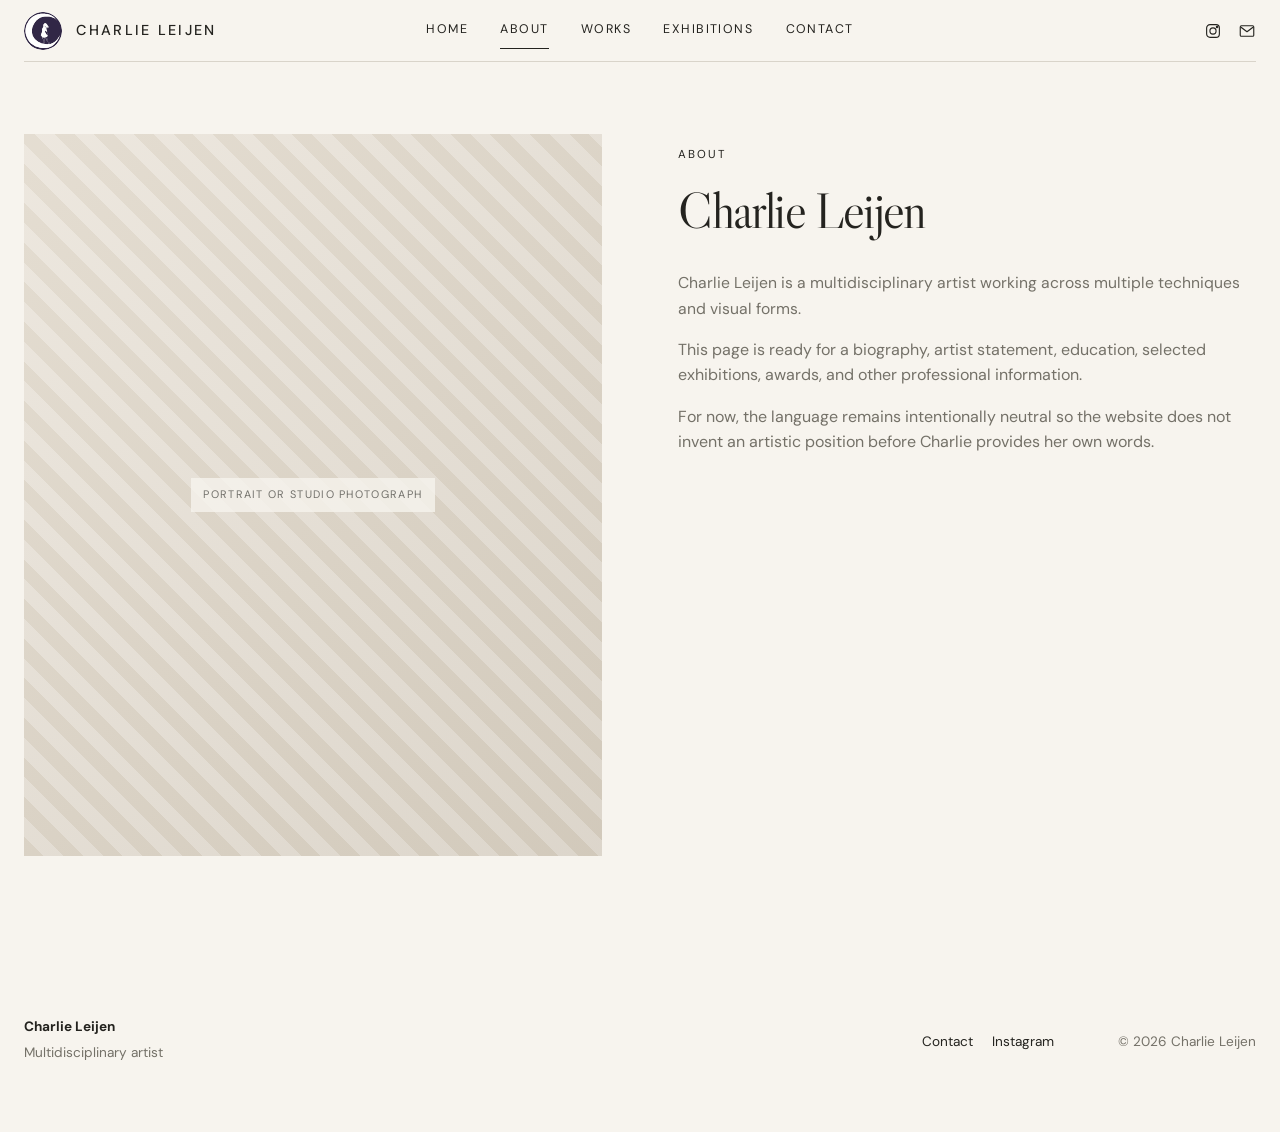
==== about.html @ 4138a5f3 "Add files via upload" ====
<!doctype html>
<html lang="en">
<head>
  <meta charset="utf-8">
  <meta name="viewport" content="width=device-width, initial-scale=1">
  <title>About — Charlie Leijen</title>
  <meta name="description" content="Biography and artist statement for Charlie Leijen.">
  <link rel="stylesheet" href="styles.css">
</head>
<body>
  <header class="site-header">
    <a class="brand" href="index.html"><img class="brand-logo" src="assets/logo.svg" alt=""><span>Charlie Leijen</span></a>
    <button class="menu-toggle" aria-label="Open menu" aria-expanded="false">Menu</button>
    <nav class="nav" aria-label="Primary navigation">
      <a href="index.html">Home</a>
      <a class="active" href="about.html">About</a>
      <a href="works.html">Works</a>
      <a href="exhibitions.html">Exhibitions</a>
      <a href="contact.html">Contact</a>
    </nav>
    <div class="header-socials" aria-label="Social links">
      <a href="#" aria-label="Instagram">
        <svg viewBox="0 0 24 24" aria-hidden="true">
  <rect x="3.5" y="3.5" width="17" height="17" rx="4.5"></rect>
  <circle cx="12" cy="12" r="4.1"></circle>
  <circle cx="17.4" cy="6.7" r="1"></circle>
</svg>
      </a>
      <a href="mailto:hello@example.com" aria-label="Email">
        <svg viewBox="0 0 24 24" aria-hidden="true">
  <rect x="3" y="5" width="18" height="14" rx="1.5"></rect>
  <path d="M4 7l8 6 8-6"></path>
</svg>
      </a>
    </div>
  </header>
  <main class="page">
    <section class="split-page">
      <div class="placeholder studio-photo tall"><span>Portrait or studio photograph</span></div>
      <div>
        <p class="eyebrow">About</p>
        <h1>Charlie Leijen</h1>
        <p class="lead">Charlie Leijen is a multidisciplinary artist working across multiple techniques and visual forms.</p>
        <p>This page is ready for a biography, artist statement, education, selected exhibitions, awards, and other professional information.</p>
        <p>For now, the language remains intentionally neutral so the website does not invent an artistic position before Charlie provides her own words.</p>
      </div>
    </section>
  </main>
  <footer class="site-footer"><div><strong>Charlie Leijen</strong><p>Multidisciplinary artist</p></div><div class="footer-links"><a href="contact.html">Contact</a><a href="#">Instagram</a></div><p>© <span id="year"></span> Charlie Leijen</p></footer>
  <script src="script.js"></script>
</body>
</html>
---- styles.css ----
@import url('https://fonts.googleapis.com/css2?family=DM+Sans:wght@400;500&family=Libre+Caslon+Display&display=swap');

:root {
  --paper: #f7f4ee;
  --ink: #24231f;
  --muted: #747168;
  --line: #d9d4ca;
  --panel: #ebe5da;
  --max: 1320px;
}

* { box-sizing: border-box; }
html { scroll-behavior: smooth; }
body {
  margin: 0;
  color: var(--ink);
  background: var(--paper);
  font-family: "DM Sans", Arial, sans-serif;
  line-height: 1.6;
}
a { color: inherit; text-decoration: none; }
img { max-width: 100%; display: block; }

.site-header, main, .site-footer {
  width: min(calc(100% - 48px), var(--max));
  margin-inline: auto;
}
.site-header {
  min-height: 62px;
  display: grid;
  grid-template-columns: 1fr auto 1fr;
  align-items: center;
  border-bottom: 1px solid var(--line);
}
.brand {
  text-transform: uppercase;
  letter-spacing: .16em;
  font-size: .9rem;
  font-weight: 500;
}
.nav {
  display: flex;
  gap: 2rem;
  justify-self: center;
  font-size: .78rem;
  text-transform: uppercase;
  letter-spacing: .12em;
}
.nav a { padding-block: 8px; border-bottom: 1px solid transparent; }
.nav a:hover, .nav a.active { border-color: var(--ink); }
.menu-toggle {
  display: none;
  border: 0;
  background: none;
  font: inherit;
  justify-self: end;
}

.hero {
  display: grid;
  grid-template-columns: .78fr 1.35fr;
  min-height: 430px;
  border-bottom: 1px solid var(--line);
}
.hero-copy {
  display: flex;
  flex-direction: column;
  justify-content: center;
  padding: 2.75rem 3.25rem 2.75rem 0;
}
h1, h2, h3 { font-weight: 400; margin-top: 0; }
h1, h2 {
  font-family: "Libre Caslon Display", Georgia, serif;
  line-height: 1.08;
}
h1 { font-size: clamp(2.35rem, 4vw, 4.3rem); letter-spacing: -.035em; margin-bottom: 2rem; }
h2 { font-size: clamp(1.9rem, 3vw, 3.25rem); letter-spacing: -.025em; }
h3 { font-size: 1rem; margin: .9rem 0 .15rem; }
p { color: var(--muted); }
.eyebrow {
  text-transform: uppercase;
  letter-spacing: .16em;
  font-size: .72rem;
  color: var(--ink);
  margin-bottom: 1.2rem;
}
.intro, .lead { font-size: .98rem; max-width: 44rem; }
.text-link {
  display: inline-flex;
  align-items: center;
  gap: .75rem;
  width: fit-content;
  margin-top: 1.6rem;
  padding-bottom: .3rem;
  text-transform: uppercase;
  letter-spacing: .12em;
  font-size: .76rem;
  border-bottom: 1px solid var(--ink);
}
.placeholder {
  background:
    linear-gradient(135deg, rgba(255,255,255,.22), rgba(0,0,0,.05)),
    repeating-linear-gradient(45deg, #ddd4c5 0 14px, #e8e1d6 14px 28px);
  color: rgba(36,35,31,.62);
  display: grid;
  place-items: center;
  min-height: 260px;
  overflow: hidden;
}
.placeholder span {
  padding: .55rem .8rem;
  background: rgba(247,244,238,.8);
  text-transform: uppercase;
  letter-spacing: .12em;
  font-size: .68rem;
}
.hero-art { min-height: 430px; }
.section { padding-block: 3.75rem; border-bottom: 1px solid var(--line); }
.section-heading { display: flex; justify-content: space-between; gap: 2rem; align-items: end; margin-bottom: 1.75rem; }
.section-heading h2 { margin-bottom: 0; }
.works-grid { display: grid; grid-template-columns: repeat(4, 1fr); gap: 1.2rem; align-items: start; }
.work-card { display: block; }
.work-card p { margin: 0; font-size: .82rem; }
.work-card:hover .placeholder { filter: contrast(1.03); }
.portrait { aspect-ratio: 4 / 3; margin-top: 0; }
.landscape { aspect-ratio: 4 / 3; margin-top: 0; }
.square { aspect-ratio: 4 / 3; margin-top: 0; }
.about-preview { display: grid; grid-template-columns: 1.05fr 1fr; gap: 6vw; align-items: center; }
.studio-photo { aspect-ratio: 4/5; }
.about-copy { max-width: 610px; }
.announcement { max-width: 900px; margin-left: 0; }
.site-footer {
  min-height: 180px;
  display: grid;
  grid-template-columns: 1fr auto auto;
  gap: 4rem;
  align-items: center;
  font-size: .85rem;
}
.site-footer p { margin: .25rem 0; }
.footer-links { display: flex; gap: 1.2rem; }

.page { padding-block: 4.5rem 6rem; }
.page-header { max-width: 850px; margin-bottom: 3.5rem; }
.page-header p:last-child { font-size: 1.08rem; }
.works-page { grid-template-columns: repeat(3, 1fr); }
.split-page { display: grid; grid-template-columns: 1fr 1fr; gap: 6vw; align-items: start; }
.tall { min-height: 560px; }
.timeline article {
  display: grid;
  grid-template-columns: 140px 1fr;
  gap: 2rem;
  padding: 2rem 0;
  border-top: 1px solid var(--line);
}
.timeline h2 { font-family: "DM Sans", Arial, sans-serif; font-size: 1.4rem; margin-bottom: .25rem; }
.timeline p { margin: 0; }
.contact-layout { align-items: stretch; }
.artwork-detail { display: grid; grid-template-columns: 1.55fr .7fr; gap: 7vw; align-items: start; }
.artwork-main { min-height: 620px; }
.artwork-info { position: sticky; top: 2rem; }
.artwork-info h1 { font-size: clamp(3rem, 5vw, 5rem); }
dl { margin: 2rem 0; border-top: 1px solid var(--line); }
dl div { display: grid; grid-template-columns: 110px 1fr; padding: .8rem 0; border-bottom: 1px solid var(--line); }
dt { color: var(--muted); }
dd { margin: 0; }

@media (max-width: 900px) {
  .site-header, main, .site-footer { width: min(calc(100% - 30px), var(--max)); }
  .site-header {
    grid-template-columns: 1fr auto auto;
    gap: 1rem;
  }
  .menu-toggle { display: block; }
  .header-socials {
    justify-self: end;
    gap: .75rem;
  }
  .nav {
    display: none;
    position: absolute;
    left: 15px; right: 15px; top: 76px;
    flex-direction: column;
    background: var(--paper);
    padding: 1.5rem;
    border: 1px solid var(--line);
    z-index: 10;
  }
  .nav.open { display: flex; }
  .hero { grid-template-columns: 1fr; }
  .hero-copy { padding: 5rem 0; }
  .hero-art { min-height: 460px; }
  .works-grid, .works-page { grid-template-columns: repeat(2, 1fr); }
  .about-preview, .split-page, .artwork-detail { grid-template-columns: 1fr; }
  .artwork-info { position: static; }
  .artwork-main, .tall { min-height: 520px; }
  .site-footer { grid-template-columns: 1fr; gap: 1.2rem; padding-block: 3rem; }
}
@media (max-width: 560px) {
  .works-grid, .works-page { grid-template-columns: 1fr; }
  .landscape, .square { aspect-ratio: 4 / 3; margin-top: 0; }
  .section { padding-block: 3.75rem; }
  .section-heading { display: block; }
  .section-heading .text-link { margin-top: 1rem; }
  .hero-art { min-height: 360px; }
  h1 { font-size: 3.3rem; }
}

/* Compact refinement */
.hero-copy .eyebrow { margin-bottom: .9rem; }
.hero-copy h1 { margin-bottom: 1.35rem; }
.hero-copy .text-link { margin-top: 1.1rem; }
.work-card h3 { margin-top: .7rem; }
.work-card p { font-size: .76rem; }
.section-heading .eyebrow { margin-bottom: .75rem; }

/* Further compact homepage refinement */
.hero-copy .eyebrow { margin-bottom: .65rem; }
.hero-copy h1 { margin-bottom: 1rem; }
.hero-copy .intro { margin-block: 0; }
.hero-copy .text-link { margin-top: .9rem; }
.section-heading h2 { line-height: 1; }


.header-socials {
  justify-self: end;
  display: flex;
  align-items: center;
  gap: 1rem;
}
.header-socials a {
  width: 18px;
  height: 18px;
  display: inline-flex;
  align-items: center;
  justify-content: center;
}
.header-socials svg {
  width: 18px;
  height: 18px;
  fill: none;
  stroke: currentColor;
  stroke-width: 1.5;
  stroke-linecap: round;
  stroke-linejoin: round;
}
.header-socials a:hover {
  opacity: .6;
}

@media (max-width: 520px) {
  .header-socials { display: none; }
  .site-header { grid-template-columns: 1fr auto; }
}

/* Uniform artwork thumbnails */
.work-thumb {
  aspect-ratio: 4 / 3;
  margin-top: 0;
  width: 100%;
}

/* When real artwork images are added, this keeps every thumbnail uniform
   while showing a cropped portion of the full work. */
.work-thumb img,
.work-card img {
  width: 100%;
  height: 100%;
  object-fit: cover;
  object-position: center;
  display: block;
}

/* Structured portfolio */
.collection-filters {
  display: flex;
  flex-wrap: wrap;
  gap: .75rem;
  margin: -1rem 0 4rem;
}
.filter-button {
  border: 1px solid var(--line);
  background: transparent;
  color: var(--ink);
  padding: .55rem .9rem;
  font: inherit;
  font-size: .76rem;
  letter-spacing: .08em;
  text-transform: uppercase;
  cursor: pointer;
}
.filter-button:hover,
.filter-button.active {
  background: var(--ink);
  color: var(--paper);
  border-color: var(--ink);
}
.year-group {
  padding: 0 0 2rem;
}
.collection-label {
  color: var(--ink) !important;
  font-size: .7rem !important;
  text-transform: uppercase;
  letter-spacing: .08em;
  margin-top: .25rem !important;
}
.portfolio-item[hidden],
.year-group[hidden] {
  display: none;
}
.artwork-gallery {
  display: grid;
  gap: 1.25rem;
}
.artwork-detail-image {
  aspect-ratio: 4 / 3;
  min-height: 0;
}
.artwork-pagination {
  display: grid;
  grid-template-columns: 1fr auto 1fr;
  gap: 1rem;
  align-items: center;
  border-top: 1px solid var(--line);
  margin-top: 5rem;
  padding-top: 1.5rem;
  font-size: .78rem;
  text-transform: uppercase;
  letter-spacing: .08em;
}
.artwork-pagination a:nth-child(2) {
  text-align: center;
}
.artwork-pagination a:last-child {
  text-align: right;
}
@media (max-width: 700px) {
  .artwork-pagination {
    grid-template-columns: 1fr;
  }
  .artwork-pagination a,
  .artwork-pagination a:nth-child(2),
  .artwork-pagination a:last-child {
    text-align: left;
  }
}

/* Chronological ordering without visible year headings */
.year-group + .year-group {
  margin-top: 1rem;
}

/* Collapsible collection filters */
.filter-controls {
  margin: -1rem 0 3rem;
}

.filter-toggle {
  display: inline-flex;
  align-items: center;
  gap: .75rem;
  border: 0;
  border-bottom: 1px solid var(--ink);
  background: transparent;
  color: var(--ink);
  padding: 0 0 .3rem;
  font: inherit;
  font-size: .76rem;
  letter-spacing: .12em;
  text-transform: uppercase;
  cursor: pointer;
}

.filter-toggle span {
  font-size: 1rem;
  line-height: 1;
}

.collection-filters[hidden] {
  display: none;
}

.filter-controls .collection-filters {
  margin: 1.25rem 0 0;
}

/* Circular artist logo */
.brand {
  display: inline-flex;
  align-items: center;
  gap: .9rem;
}

.brand-logo {
  width: 38px;
  height: 38px;
  display: block;
  border-radius: 50%;
  object-fit: cover;
  flex: 0 0 auto;
}

@media (max-width: 560px) {
  .brand-logo {
    width: 34px;
    height: 34px;
  }

  .brand span {
    font-size: .78rem;
  }
}
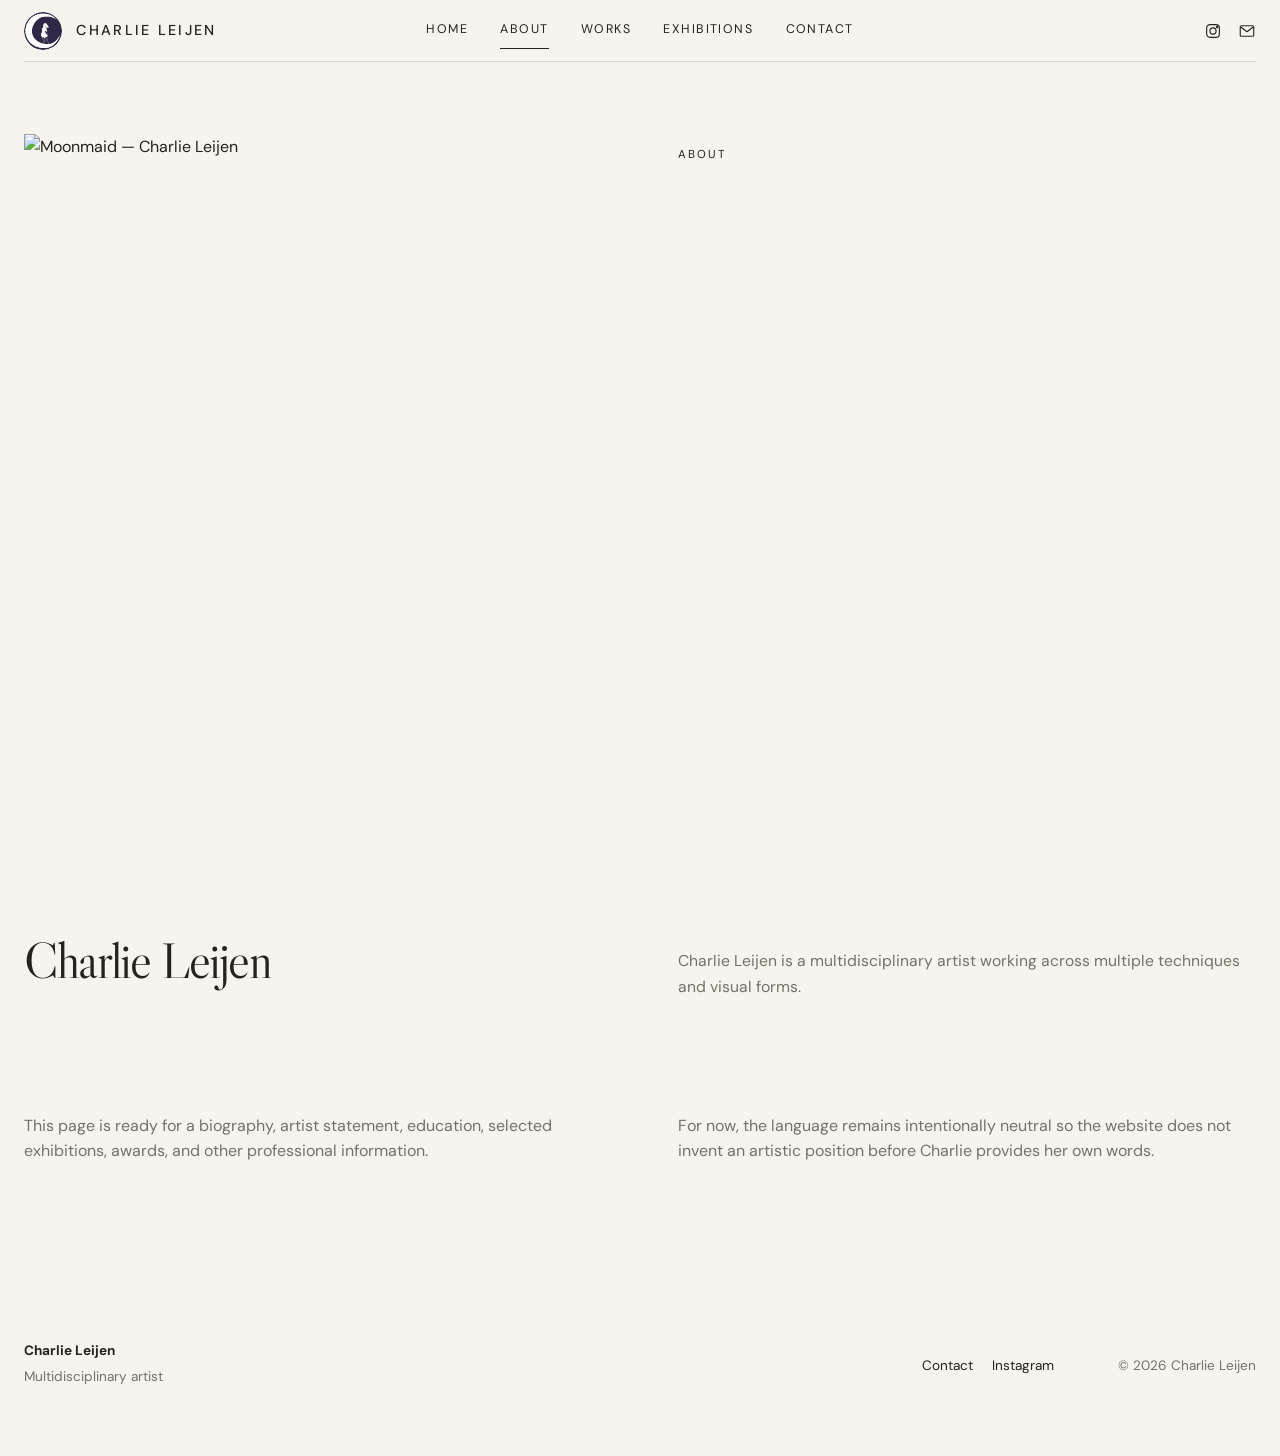
==== commit 991befe4: "Update about.html" ====
--- a/about.html
+++ b/about.html
@@ -36,8 +36,12 @@
   </header>
   <main class="page">
     <section class="split-page">
-      <div class="placeholder studio-photo tall"><span>Portrait or studio photograph</span></div>
-      <div>
+      <div class="studio-photo tall">
+  <img
+    src="assets/images/about.png"
+    alt="Moonmaid — Charlie Leijen"
+  >
+</div>
         <p class="eyebrow">About</p>
         <h1>Charlie Leijen</h1>
         <p class="lead">Charlie Leijen is a multidisciplinary artist working across multiple techniques and visual forms.</p>
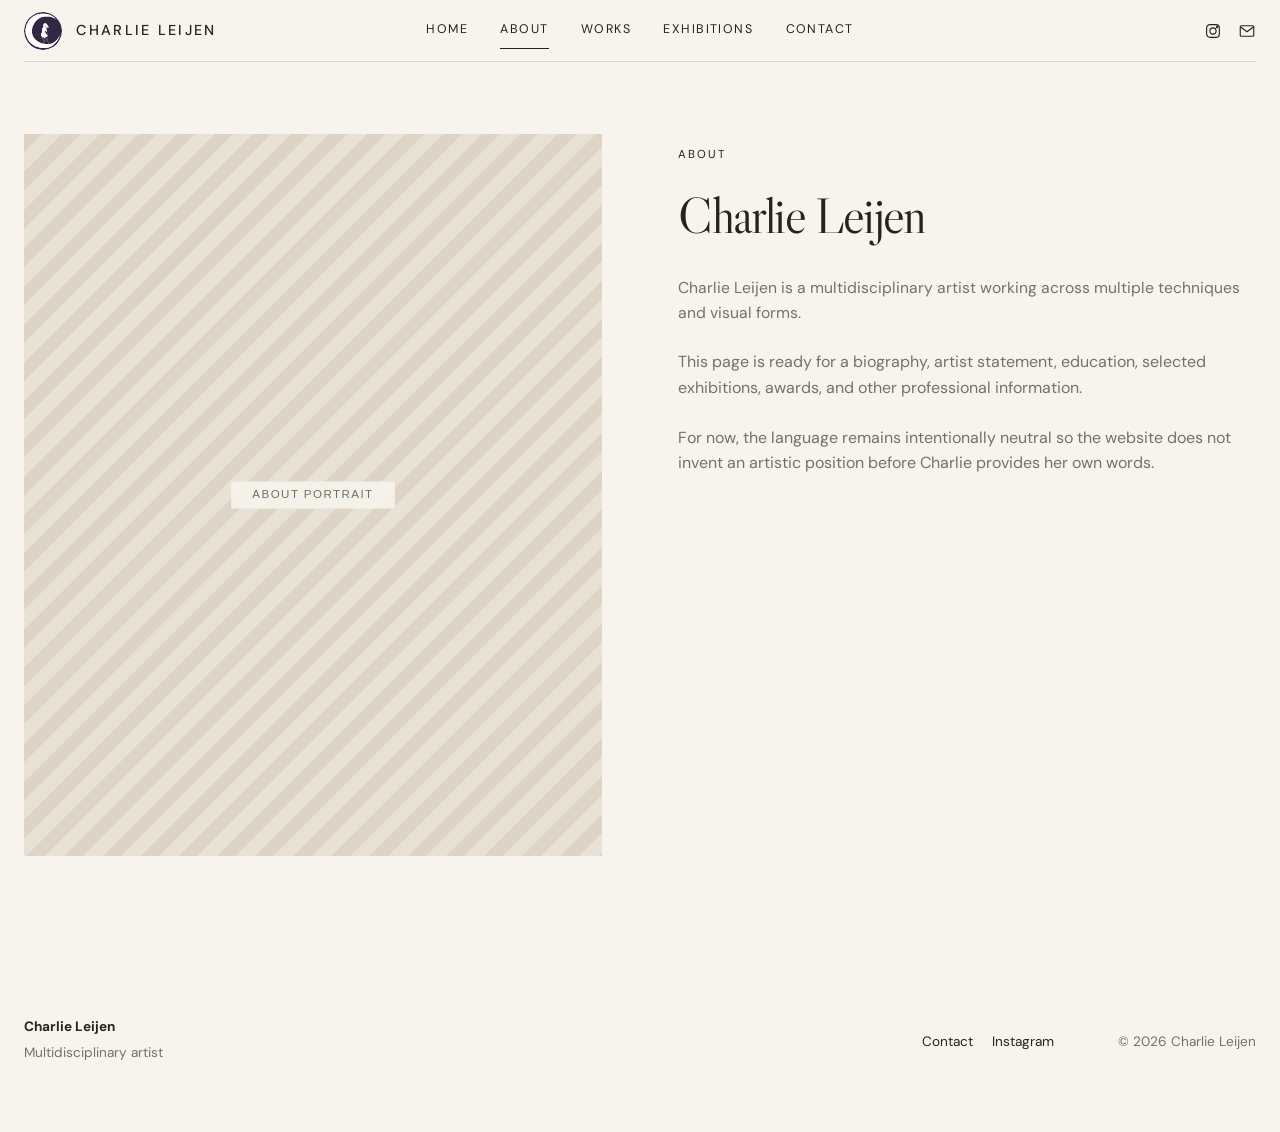
==== commit a4ab2d8d: "Add files via upload" ====
--- a/about.html
+++ b/about.html
@@ -36,12 +36,8 @@
   </header>
   <main class="page">
     <section class="split-page">
-      <div class="studio-photo tall">
-  <img
-    src="assets/images/about.png"
-    alt="Moonmaid — Charlie Leijen"
-  >
-</div>
+      <div class="studio-photo tall image-frame"><img src="assets/images/about-portrait.svg" alt="Portrait of Charlie Leijen"></div>
+      <div class="about-text">
         <p class="eyebrow">About</p>
         <h1>Charlie Leijen</h1>
         <p class="lead">Charlie Leijen is a multidisciplinary artist working across multiple techniques and visual forms.</p>
--- a/styles.css
+++ b/styles.css
@@ -411,3 +411,26 @@
     font-size: .78rem;
   }
 }
+
+
+/* Stable image containers: only change the img src or replace the file itself. */
+.image-frame { overflow: hidden; background: var(--panel); }
+.image-frame img { width: 100%; height: 100%; display: block; }
+.hero-art img,
+.work-thumb img,
+.studio-photo img,
+.contact-image img { object-fit: cover; object-position: center; }
+.studio-photo img { object-position: center top; }
+.artwork-main img,
+.artwork-detail-image img { object-fit: contain; object-position: center; }
+.about-text { max-width: 620px; }
+.about-text h1 { margin-bottom: 2rem; }
+.about-text p { margin-bottom: 1.5rem; }
+.contact-image { min-height: 560px; }
+
+/* Keep card thumbnails identical regardless of source image proportions. */
+.work-thumb { aspect-ratio: 4 / 3; width: 100%; min-height: 0; }
+
+/* Full artwork image areas preserve the complete artwork. */
+.artwork-main { min-height: 620px; }
+.artwork-detail-image { aspect-ratio: 4 / 3; min-height: 0; }
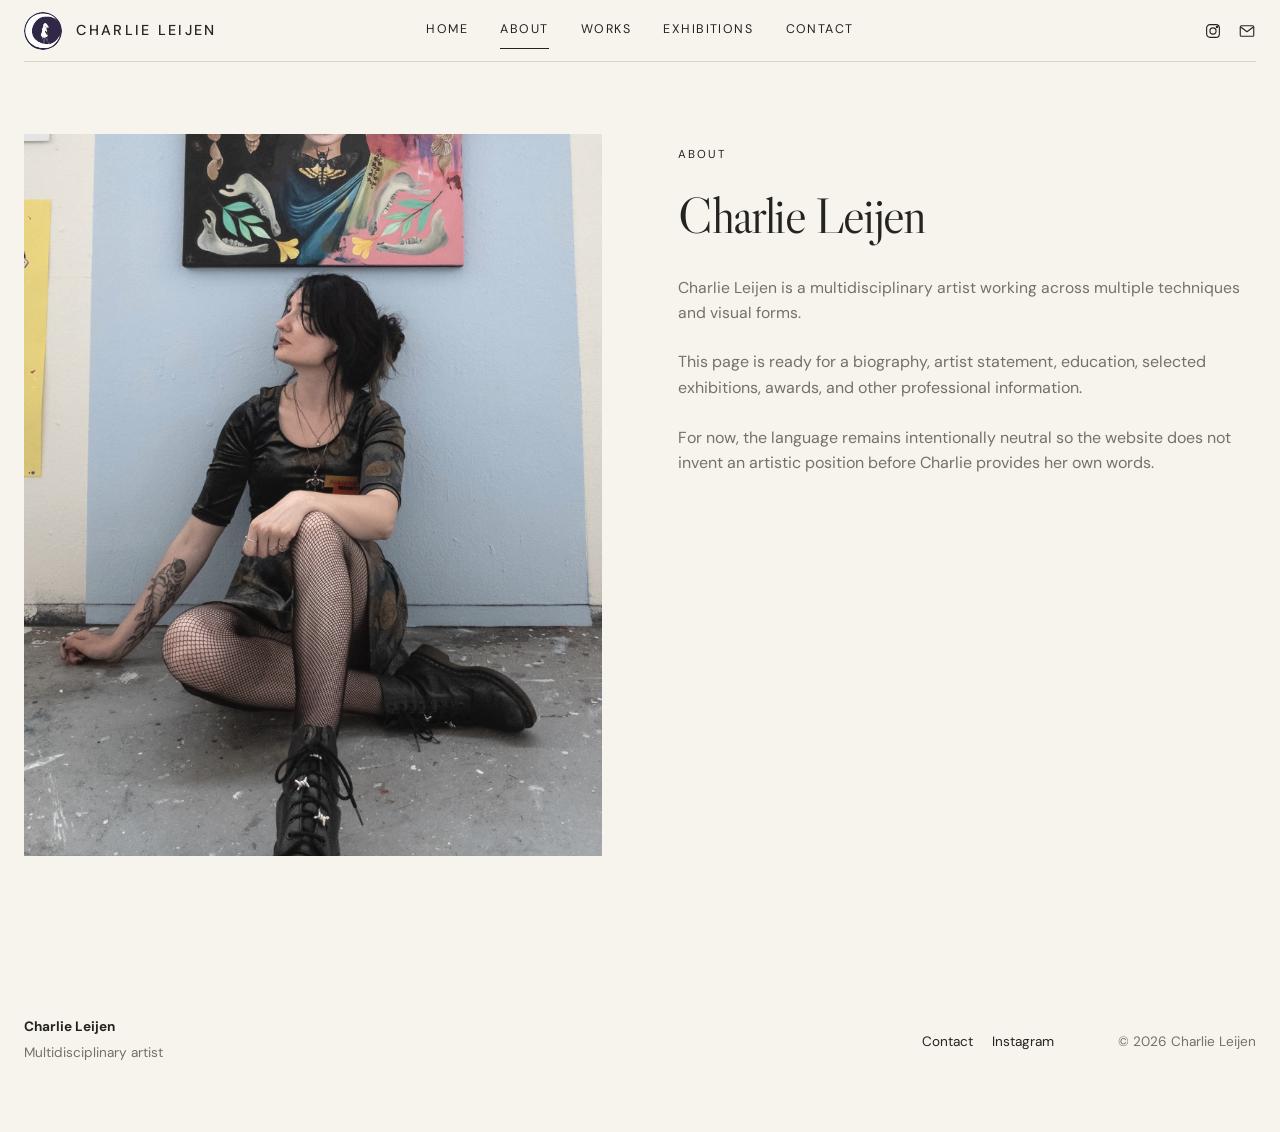
==== commit b1662dc6: "Update about.html" ====
--- a/about.html
+++ b/about.html
@@ -36,7 +36,7 @@
   </header>
   <main class="page">
     <section class="split-page">
-      <div class="studio-photo tall image-frame"><img src="assets/images/about-portrait.svg" alt="Portrait of Charlie Leijen"></div>
+      <div class="studio-photo tall image-frame"><img src="assets/images/about.png" alt="Moonmaid - Charlie Leijen"></div>
       <div class="about-text">
         <p class="eyebrow">About</p>
         <h1>Charlie Leijen</h1>
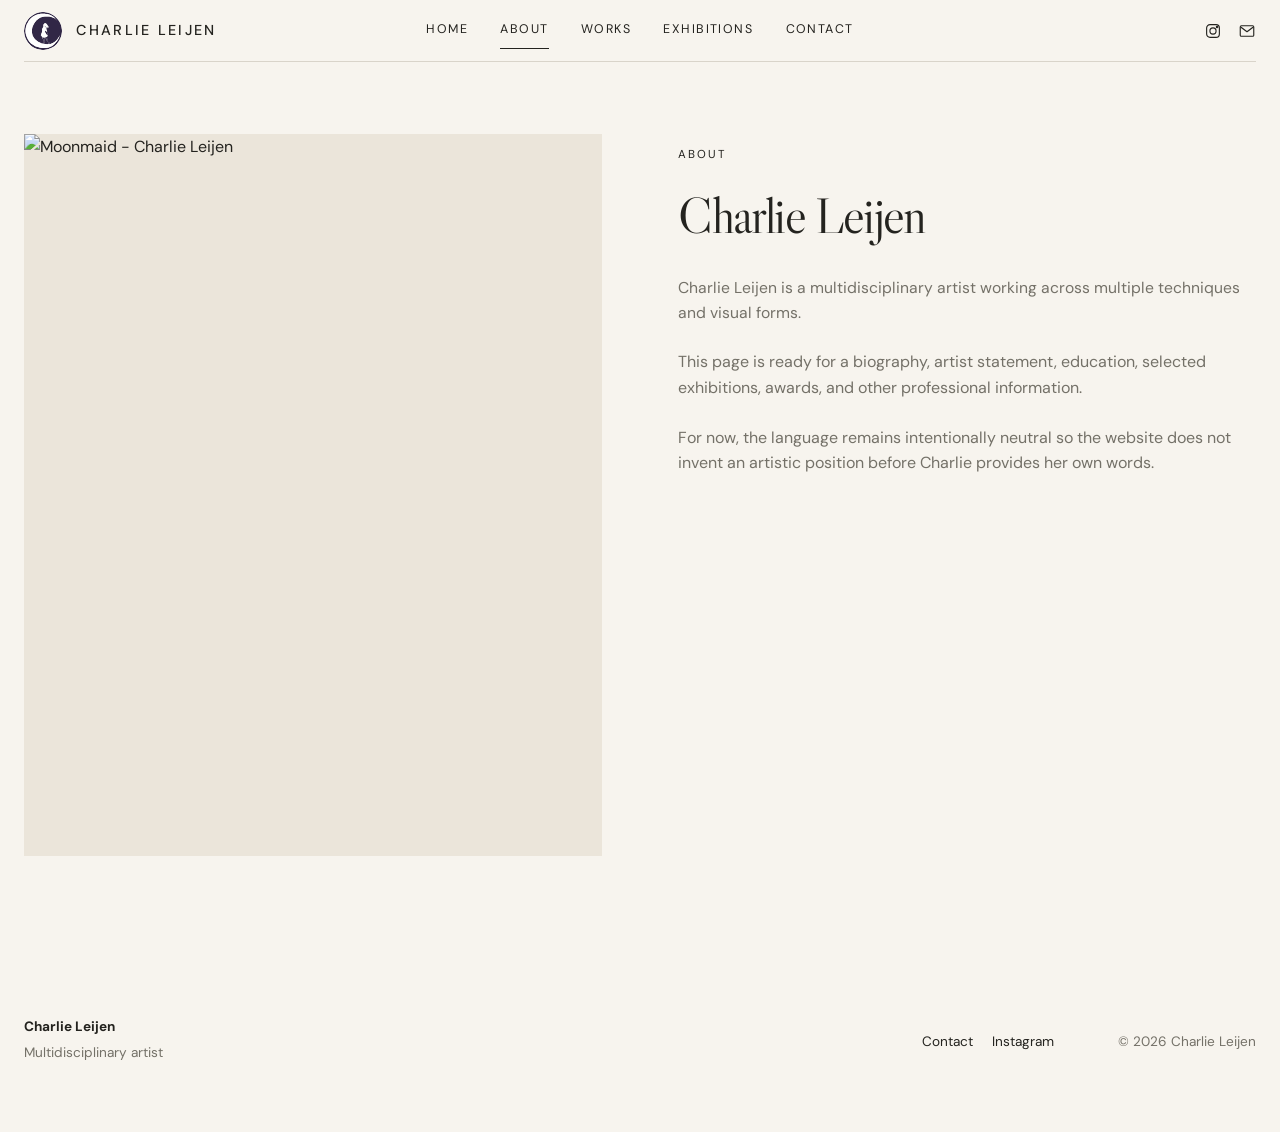
==== commit 33437fb1: "Update about.html" ====
--- a/about.html
+++ b/about.html
@@ -36,7 +36,7 @@
   </header>
   <main class="page">
     <section class="split-page">
-      <div class="studio-photo tall image-frame"><img src="assets/images/about.png" alt="Moonmaid - Charlie Leijen"></div>
+      <div class="studio-photo tall image-frame"><img src="assets/images/about.webp" alt="Moonmaid - Charlie Leijen"></div>
       <div class="about-text">
         <p class="eyebrow">About</p>
         <h1>Charlie Leijen</h1>
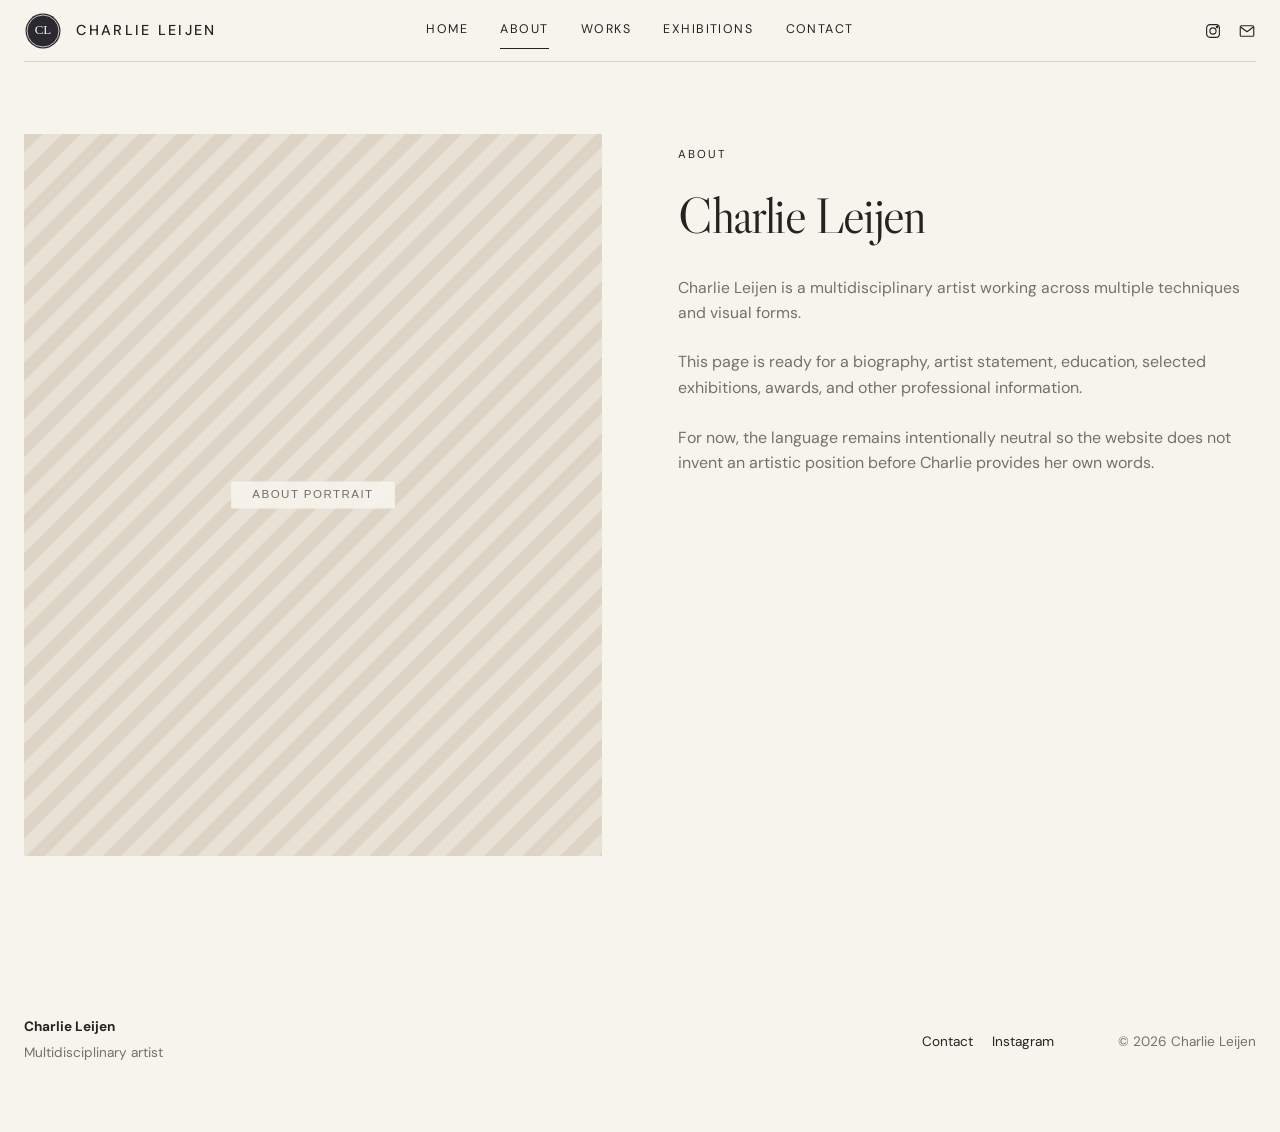
==== commit 07dca793: "Add files via upload" ====
--- a/about.html
+++ b/about.html
@@ -36,7 +36,7 @@
   </header>
   <main class="page">
     <section class="split-page">
-      <div class="studio-photo tall image-frame"><img src="assets/images/about.webp" alt="Moonmaid - Charlie Leijen"></div>
+      <div class="studio-photo tall image-frame"><img src="assets/images/about-portrait.svg" alt="Portrait of Charlie Leijen"></div>
       <div class="about-text">
         <p class="eyebrow">About</p>
         <h1>Charlie Leijen</h1>
--- a/styles.css
+++ b/styles.css
@@ -434,3 +434,61 @@
 /* Full artwork image areas preserve the complete artwork. */
 .artwork-main { min-height: 620px; }
 .artwork-detail-image { aspect-ratio: 4 / 3; min-height: 0; }
+
+/* Compact exhibition entries with optional images */
+.exhibition-list {
+  border-top: 1px solid var(--line);
+}
+
+.exhibition-entry {
+  display: grid;
+  grid-template-columns: minmax(180px, 260px) 1fr;
+  gap: clamp(1.5rem, 4vw, 4rem);
+  align-items: center;
+  padding: 2rem 0;
+  border-bottom: 1px solid var(--line);
+}
+
+.exhibition-image {
+  aspect-ratio: 3 / 2;
+  min-height: 0;
+}
+
+.exhibition-image img {
+  width: 100%;
+  height: 100%;
+  display: block;
+  object-fit: cover;
+  object-position: center;
+}
+
+.exhibition-meta .eyebrow {
+  margin-bottom: .55rem;
+}
+
+.exhibition-meta h2 {
+  font-family: "Libre Caslon Display", Georgia, serif;
+  font-size: clamp(1.65rem, 2.4vw, 2.65rem);
+  margin-bottom: .45rem;
+}
+
+.exhibition-meta p {
+  margin: .25rem 0;
+}
+
+.exhibition-description {
+  max-width: 650px;
+  margin-top: .9rem !important;
+  font-size: .9rem;
+}
+
+@media (max-width: 700px) {
+  .exhibition-entry {
+    grid-template-columns: 1fr;
+    gap: 1.25rem;
+  }
+
+  .exhibition-image {
+    max-width: 520px;
+  }
+}
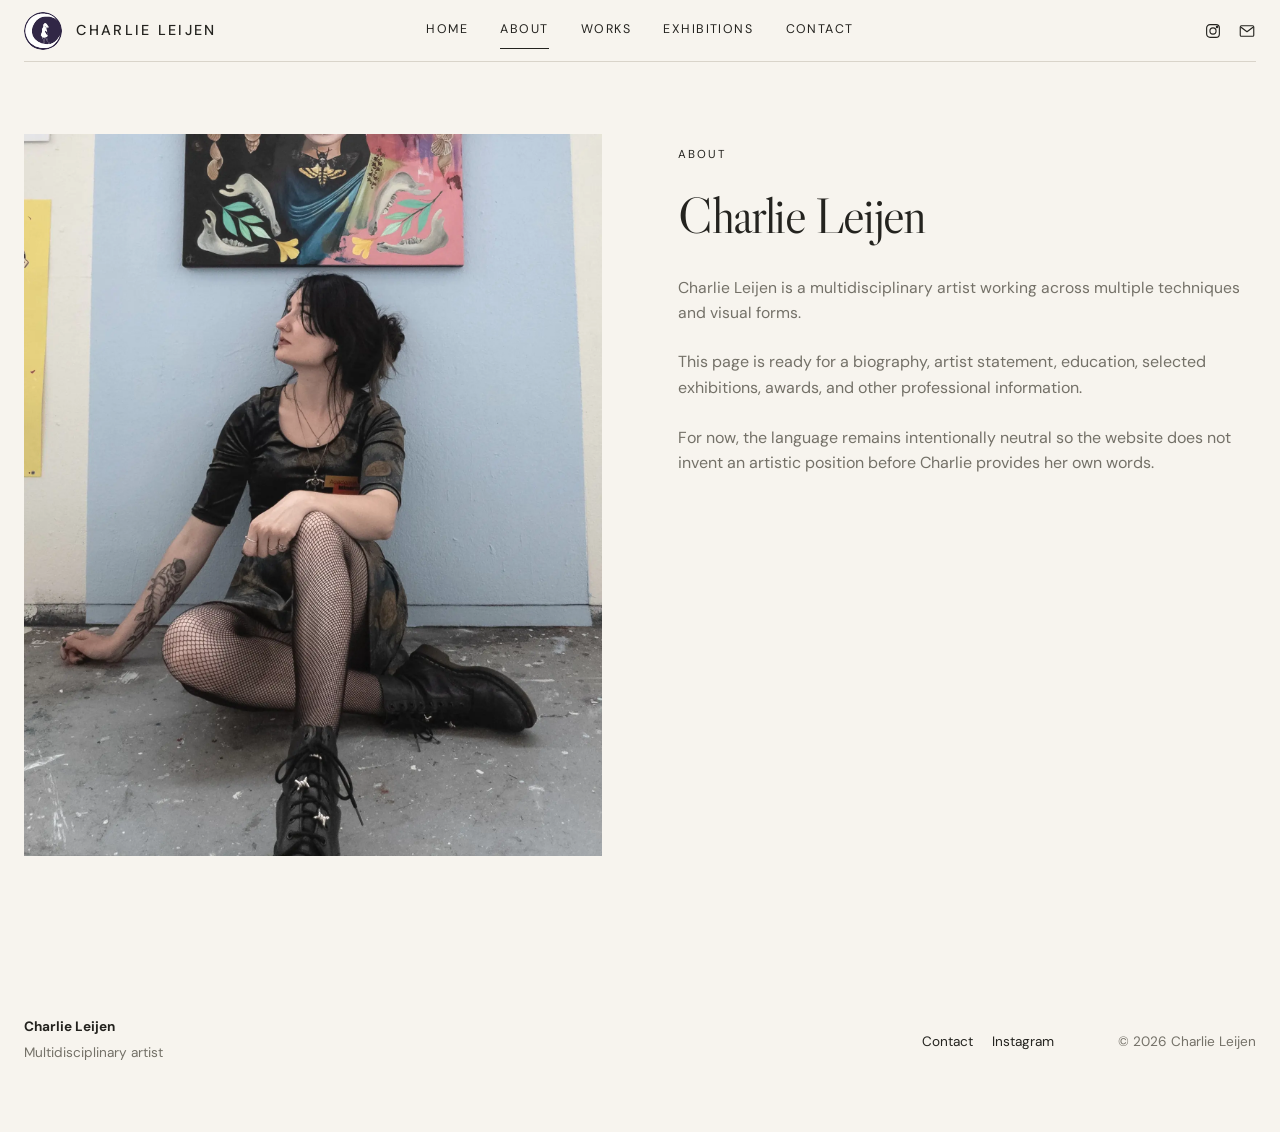
==== commit 2e6de25b: "Update about.html" ====
--- a/about.html
+++ b/about.html
@@ -36,7 +36,7 @@
   </header>
   <main class="page">
     <section class="split-page">
-      <div class="studio-photo tall image-frame"><img src="assets/images/about-portrait.svg" alt="Portrait of Charlie Leijen"></div>
+      <div class="studio-photo tall image-frame"><img src="assets/images/about.webp" alt="Portrait of Charlie Leijen"></div>
       <div class="about-text">
         <p class="eyebrow">About</p>
         <h1>Charlie Leijen</h1>
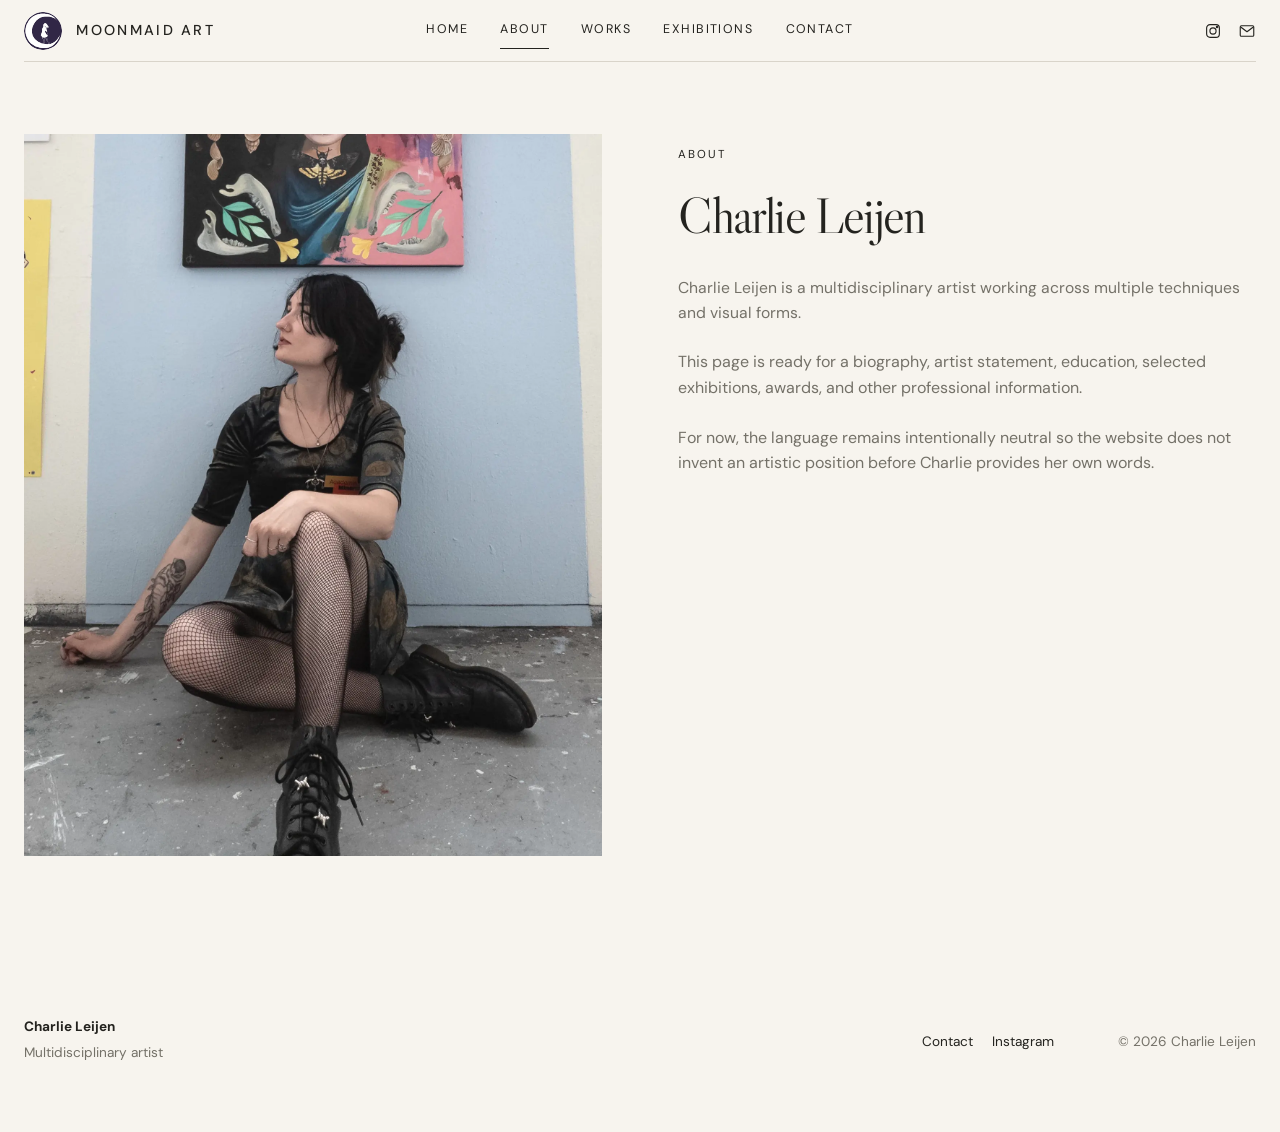
==== commit aa4ff550: "Update about.html" ====
--- a/about.html
+++ b/about.html
@@ -9,7 +9,7 @@
 </head>
 <body>
   <header class="site-header">
-    <a class="brand" href="index.html"><img class="brand-logo" src="assets/logo.svg" alt=""><span>Charlie Leijen</span></a>
+    <a class="brand" href="index.html"><img class="brand-logo" src="assets/logo.svg" alt=""><span>Moonmaid Art</span></a>
     <button class="menu-toggle" aria-label="Open menu" aria-expanded="false">Menu</button>
     <nav class="nav" aria-label="Primary navigation">
       <a href="index.html">Home</a>
